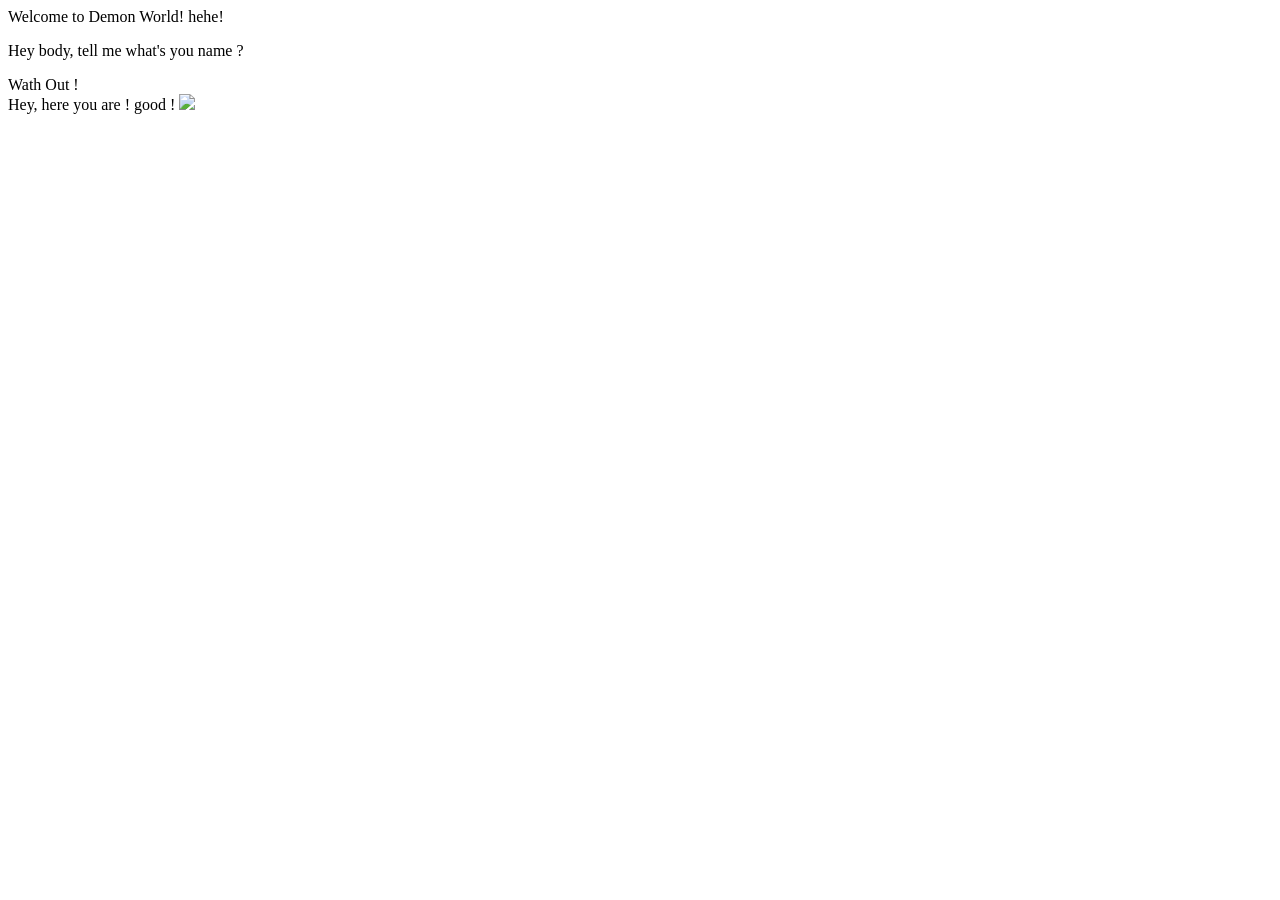
==== index.html @ 9623eb15 "Create index.html" ====
<!DOCTYPE html>
<html>
<head>
	<title>Hello Demon !</title>
</head>
<body>
<div style="align:center;">
Welcome to Demon World! hehe!
<p>Hey body, tell me what's you name ?</p>
<div>Wath Out !</div>
Hey, here you are !
good !
	<img src="https://ss0.bdstatic.com/5aV1bjqh_Q23odCf/static/superman/img/logo/bd_logo1_31bdc765.png" />
</div>
</body>
</html>
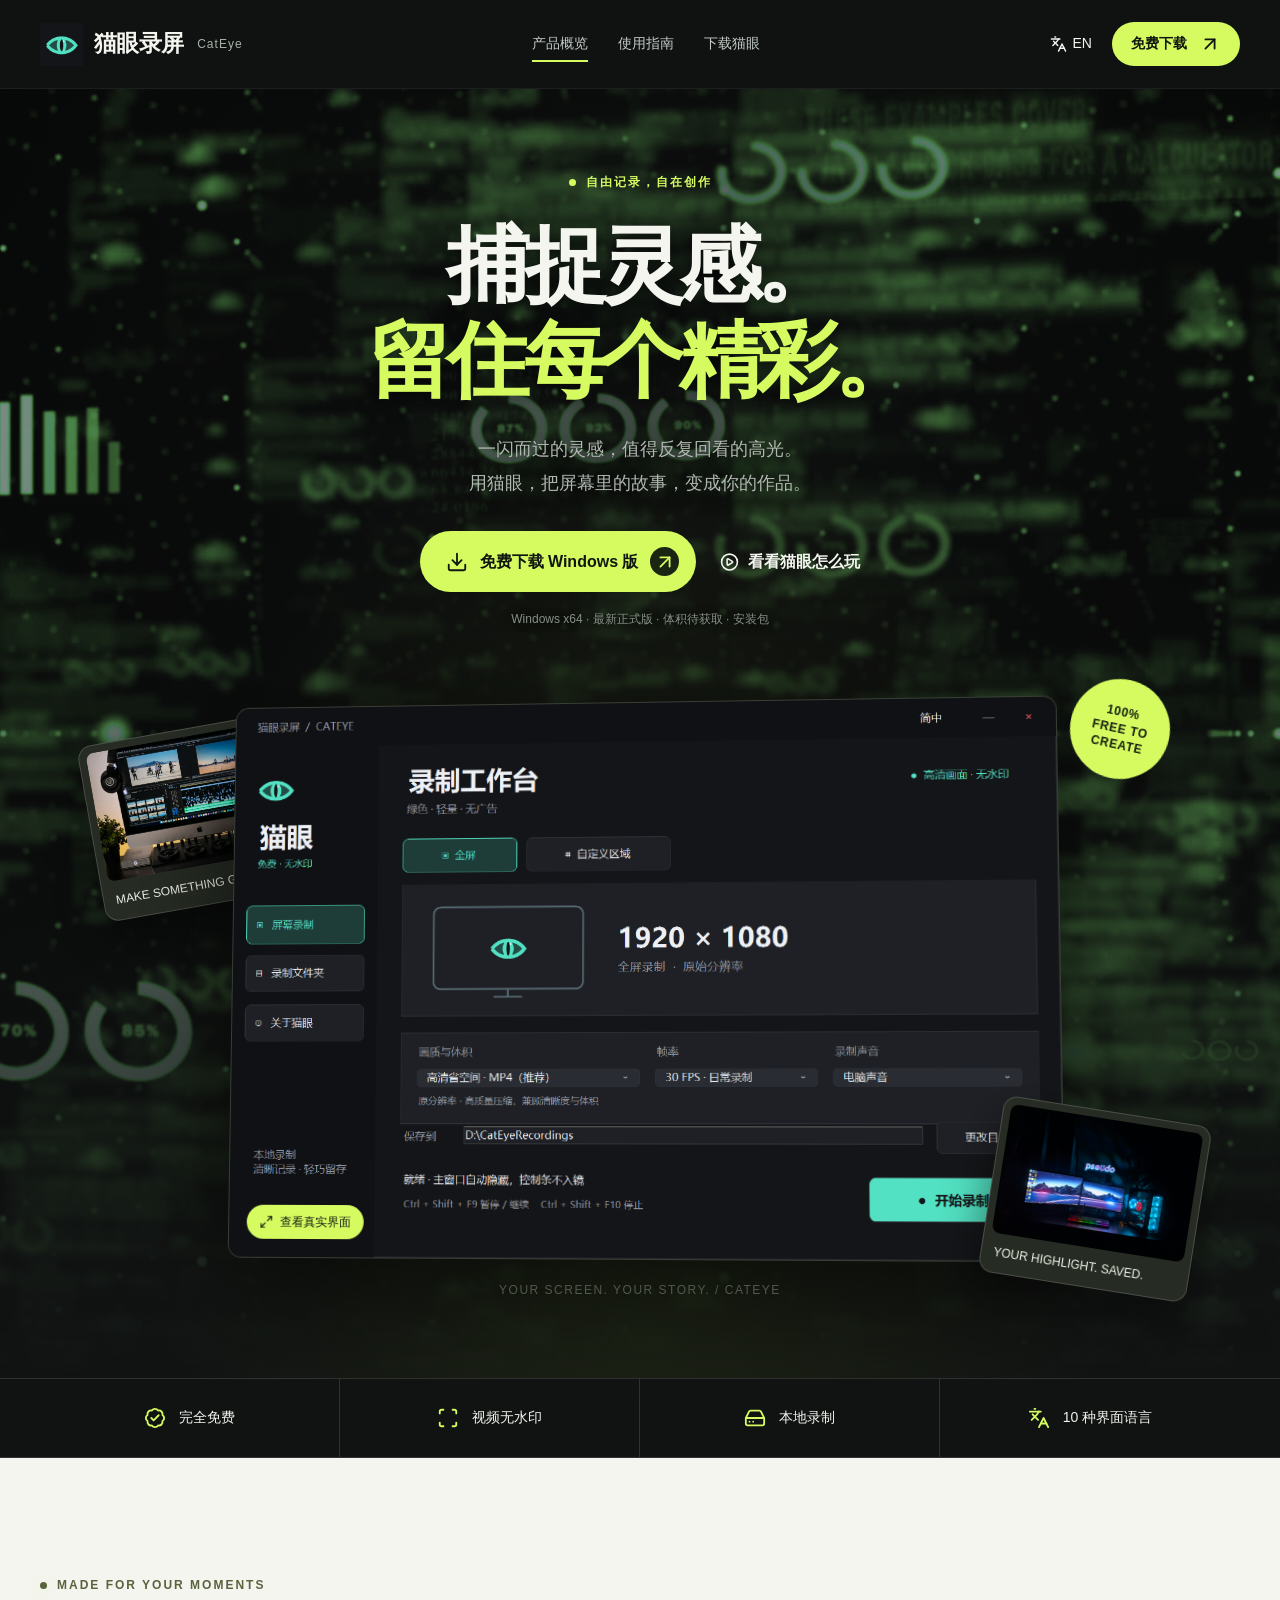
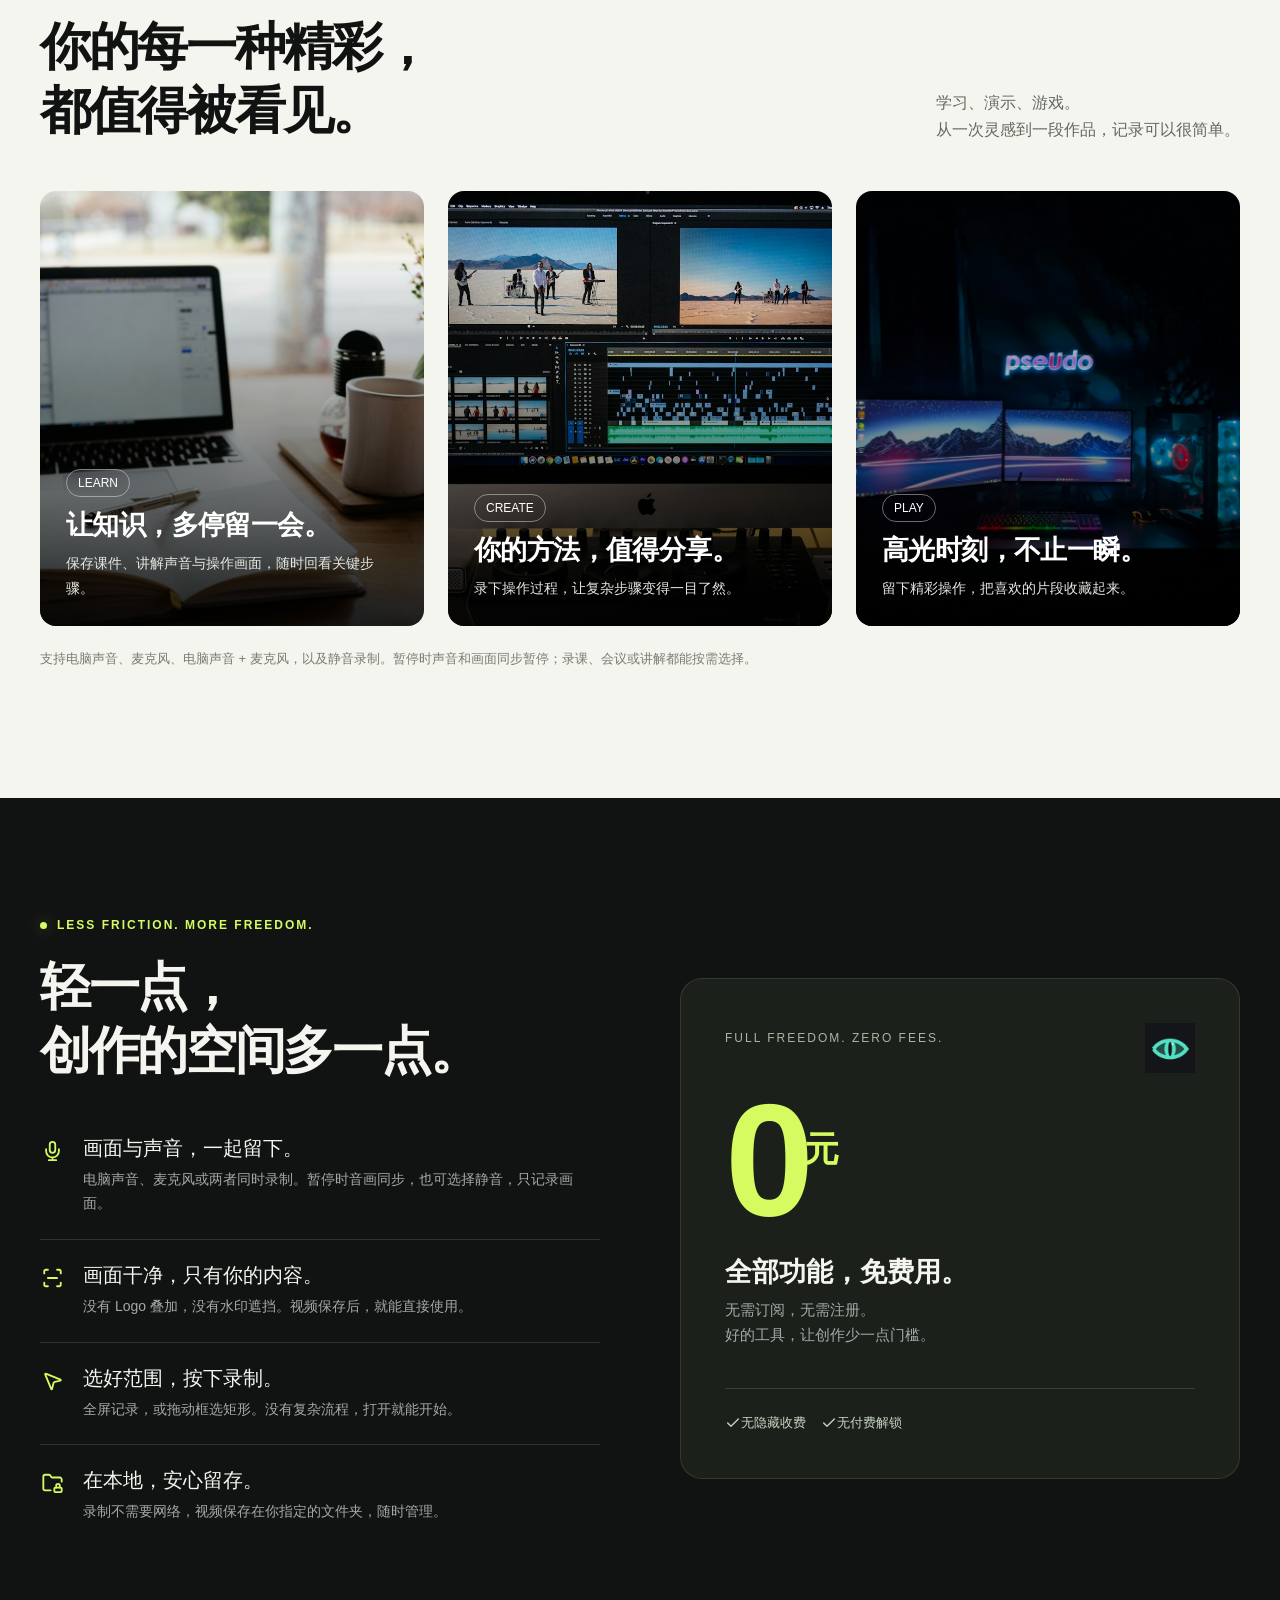
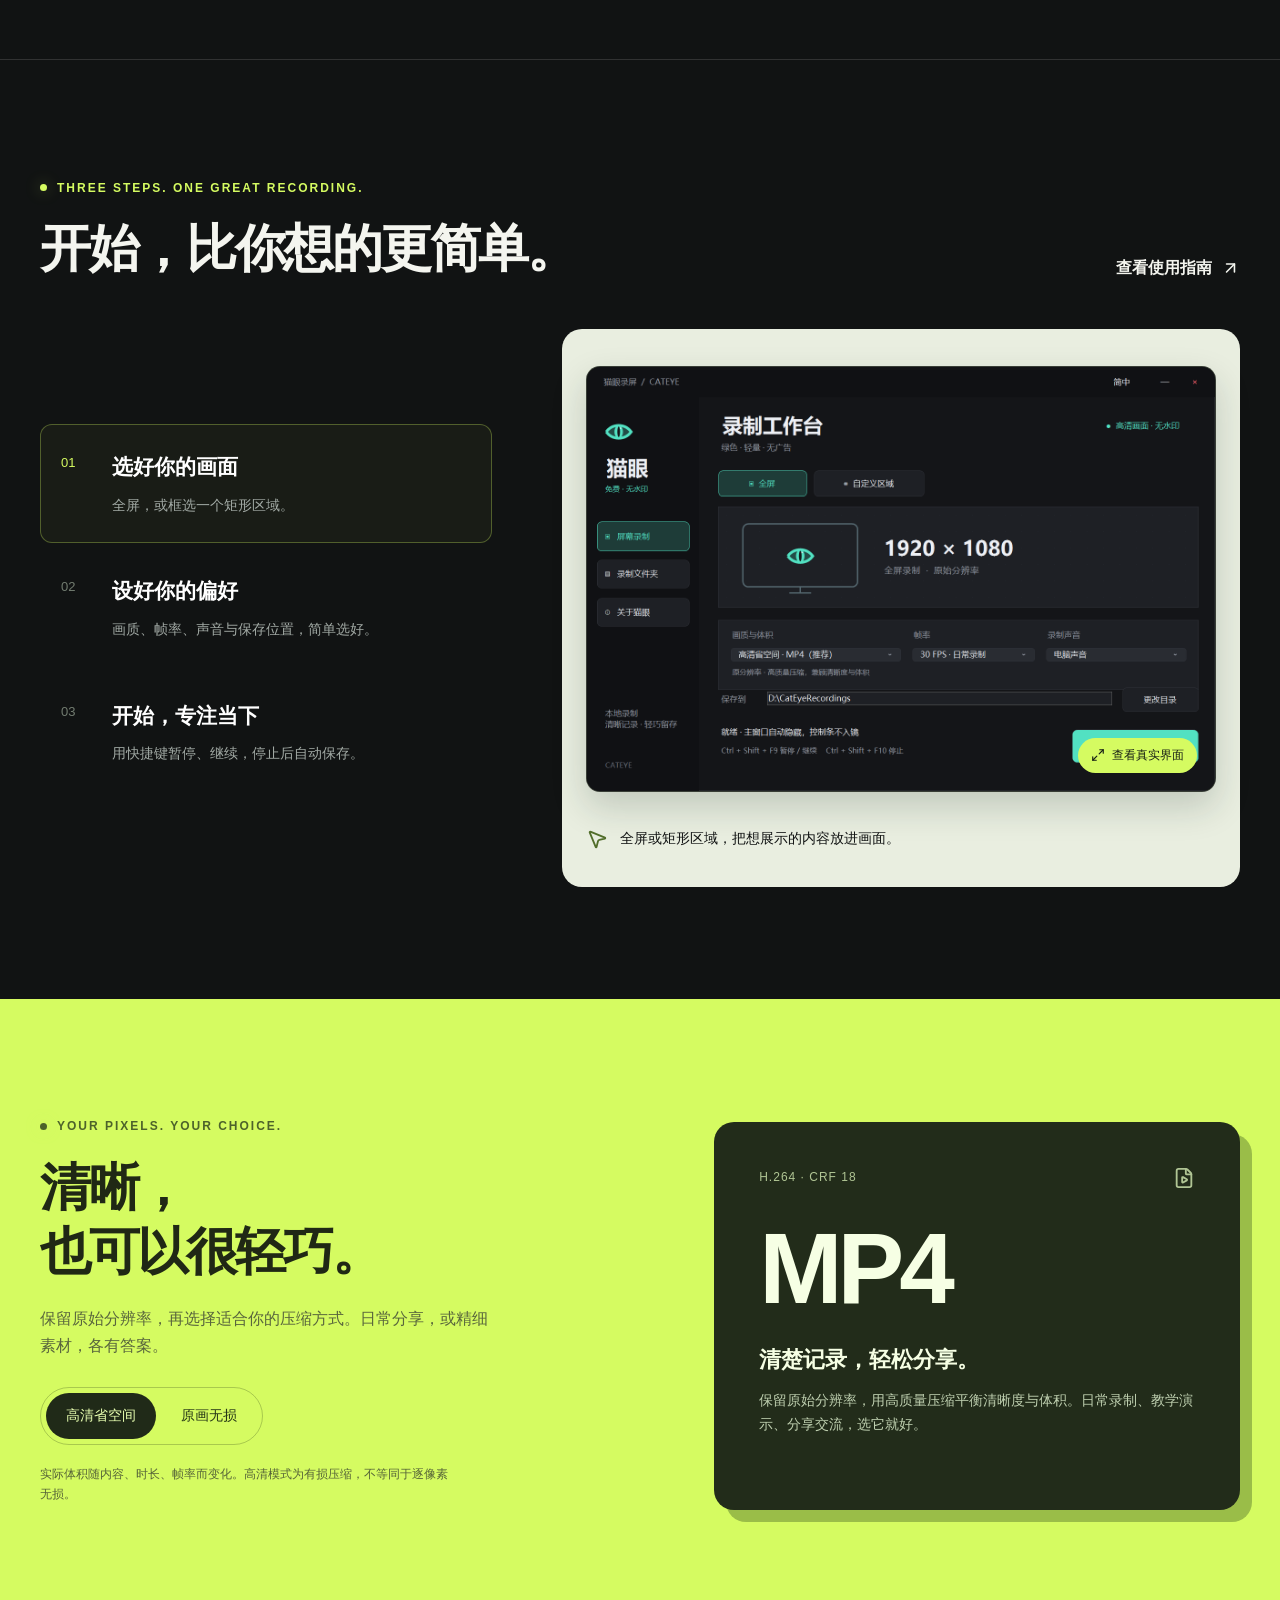
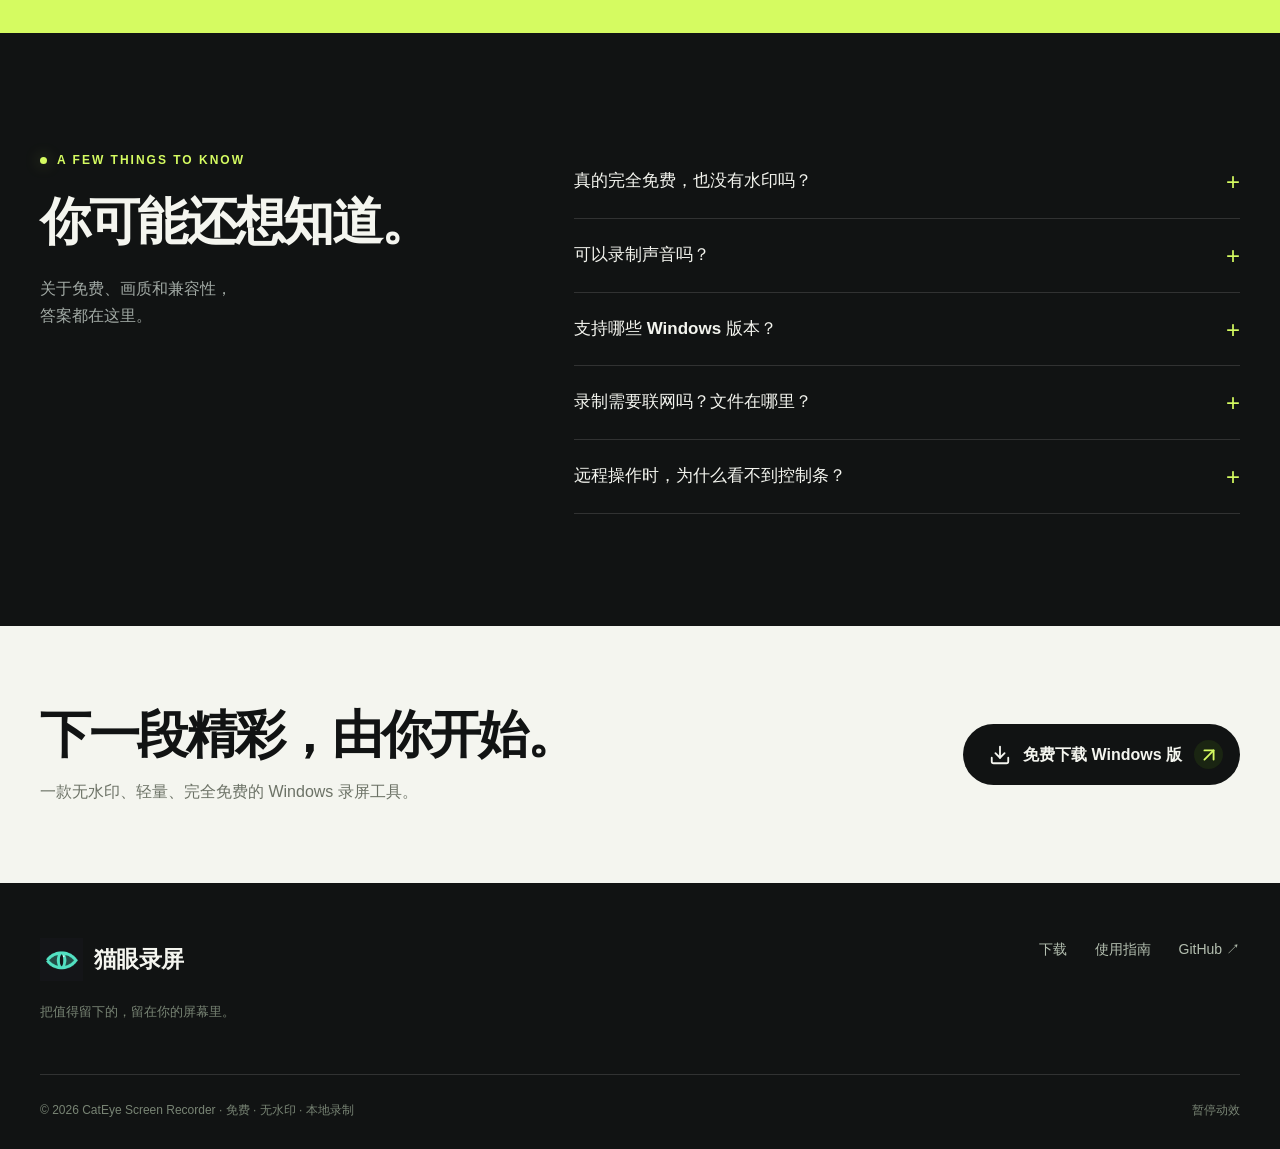
==== commit df0b173e: "MVP 1.0" ====
--- a/index.html
+++ b/index.html
@@ -1,16 +1,447 @@
-<!DOCTYPE html>
-<html>
-<head>
-	<title>Hello Demon !</title>
-</head>
-<body>
-<div style="align:center;">
-Welcome to Demon World! hehe!
-<p>Hey body, tell me what's you name ?</p>
-<div>Wath Out !</div>
-Hey, here you are !
-good !
-	<img src="https://ss0.bdstatic.com/5aV1bjqh_Q23odCf/static/superman/img/logo/bd_logo1_31bdc765.png" />
+<!DOCTYPE html>
+<html lang="zh-CN">
+<head>
+  <meta charset="UTF-8">
+  <meta name="viewport" content="width=device-width, initial-scale=1">
+  <meta name="theme-color" content="#111313">
+  <title>猫眼录屏 CatEye — 捕捉灵感，留住每个精彩</title>
+  <meta name="description" content="猫眼录屏 CatEye：无水印、轻量、完全免费的 Windows 录屏工具。全屏与自定义区域录制，MP4 与无损 MKV，电脑声音与麦克风录制，音画同步暂停，本地保存，安装即用。">
+  <link rel="icon" type="image/png" href="assets/images/cateye-logo.png">
+  <link rel="alternate" hreflang="zh-CN" href="index.html">
+  <link rel="alternate" hreflang="en" href="index-en.html">
+  <link rel="stylesheet" href="assets/vendor/bootstrap.min.css">
+  <link rel="stylesheet" href="assets/css/main.css">
+  <script src="assets/js/downloads.js" defer></script>
+  <script src="assets/js/main.js" defer></script>
+</head>
+<body>
+<a class="skip" href="#main">跳至正文</a>
+    <header class="site-header">
+      <div class="container nav-row">
+        <a class="brand" href="index.html" aria-label="猫眼录屏 首页"><img src="assets/images/cateye-logo.png" width="43" height="43" alt=""><span>猫眼录屏</span><small>CatEye</small></a>
+        <nav class="desktop-nav" aria-label="主导航"><a href="index.html" aria-current=page>产品概览</a><a href="guide.html" >使用指南</a><a href="download.html" >下载猫眼</a></nav>
+        <div class="nav-actions">
+          <a class="lang-link" href="index-en.html" data-language aria-label="Switch to English"><svg
+  class="icon" aria-hidden="true"
+  xmlns="http://www.w3.org/2000/svg"
+  width="24"
+  height="24"
+  viewBox="0 0 24 24"
+  fill="none"
+  stroke="currentColor"
+  stroke-width="2"
+  stroke-linecap="round"
+  stroke-linejoin="round"
+>
+  <path d="m5 8 6 6" />
+  <path d="m4 14 6-6 2-3" />
+  <path d="M2 5h12" />
+  <path d="M7 2h1" />
+  <path d="m22 22-5-10-5 10" />
+  <path d="M14 18h6" />
+</svg>EN</a>
+          <a class="pill pill-primary pill-small nav-download" href="https://github.com/greatworks/CatEyeScreenRecorder/releases/latest" data-download>免费下载<svg
+  class="icon" aria-hidden="true"
+  xmlns="http://www.w3.org/2000/svg"
+  width="24"
+  height="24"
+  viewBox="0 0 24 24"
+  fill="none"
+  stroke="currentColor"
+  stroke-width="2"
+  stroke-linecap="round"
+  stroke-linejoin="round"
+>
+  <path d="M7 7h10v10" />
+  <path d="M7 17 17 7" />
+</svg></a>
+          <button type="button" class="menu-toggle" aria-label="打开菜单" aria-controls="mobile-nav" aria-expanded="false"><svg
+  class="icon" aria-hidden="true"
+  xmlns="http://www.w3.org/2000/svg"
+  width="24"
+  height="24"
+  viewBox="0 0 24 24"
+  fill="none"
+  stroke="currentColor"
+  stroke-width="2"
+  stroke-linecap="round"
+  stroke-linejoin="round"
+>
+  <path d="M4 5h16" />
+  <path d="M4 12h16" />
+  <path d="M4 19h16" />
+</svg></button>
+        </div>
+      </div>
+      <nav id="mobile-nav" class="mobile-nav" aria-label="移动导航" hidden><a href="index.html">产品概览</a><a href="guide.html">使用指南</a><a href="download.html">下载猫眼</a></nav>
+      <div class="scroll-meter" aria-hidden="true"></div>
+    </header>
+<main id="main"><section class="hero"><div class="hero-backdrop" aria-hidden="true">
+  <video class="hero-video" data-hero-video autoplay muted loop playsinline preload="none" tabindex="-1" poster="assets/videos/hero-digital-flow-poster.jpg" data-desktop-src="assets/videos/hero-digital-flow-1080p.mp4" data-mobile-src="assets/videos/hero-digital-flow-720p.mp4"></video>
 </div>
-</body>
-</html>
+<button type="button" class="hero-motion" data-hero-motion aria-pressed="false">
+  <svg data-video-icon="pause" aria-hidden="true" viewBox="0 0 24 24" fill="none" stroke="currentColor" stroke-width="2"><path d="M8 5v14M16 5v14"/></svg>
+  <svg data-video-icon="play" aria-hidden="true" viewBox="0 0 24 24" fill="none" stroke="currentColor" stroke-width="2" hidden><path d="m8 5 11 7-11 7Z"/></svg>
+  <span>暂停背景</span>
+</button><div class="container">
+      <div class="hero-copy">
+        <span class="eyebrow"><i></i>自由记录，自在创作</span>
+        <h1>捕捉灵感。<br><em>留住每个精彩。</em></h1>
+        <p class="hero-lead">一闪而过的灵感，值得反复回看的高光。<br>用猫眼，把屏幕里的故事，变成你的作品。</p>
+        <div class="hero-actions"><a class="pill pill-primary" href="https://github.com/greatworks/CatEyeScreenRecorder/releases/latest" data-download><svg
+  class="icon" aria-hidden="true"
+  xmlns="http://www.w3.org/2000/svg"
+  width="24"
+  height="24"
+  viewBox="0 0 24 24"
+  fill="none"
+  stroke="currentColor"
+  stroke-width="2"
+  stroke-linecap="round"
+  stroke-linejoin="round"
+>
+  <path d="M12 15V3" />
+  <path d="M21 15v4a2 2 0 0 1-2 2H5a2 2 0 0 1-2-2v-4" />
+  <path d="m7 10 5 5 5-5" />
+</svg><span>免费下载 Windows 版</span><span class="arrow-circle"><svg
+  class="icon" aria-hidden="true"
+  xmlns="http://www.w3.org/2000/svg"
+  width="24"
+  height="24"
+  viewBox="0 0 24 24"
+  fill="none"
+  stroke="currentColor"
+  stroke-width="2"
+  stroke-linecap="round"
+  stroke-linejoin="round"
+>
+  <path d="M7 7h10v10" />
+  <path d="M7 17 17 7" />
+</svg></span></a><a class="text-link" href="#workflow"><svg
+  class="icon" aria-hidden="true"
+  xmlns="http://www.w3.org/2000/svg"
+  width="24"
+  height="24"
+  viewBox="0 0 24 24"
+  fill="none"
+  stroke="currentColor"
+  stroke-width="2"
+  stroke-linecap="round"
+  stroke-linejoin="round"
+>
+  <path d="M9 9.003a1 1 0 0 1 1.517-.859l4.997 2.997a1 1 0 0 1 0 1.718l-4.997 2.997A1 1 0 0 1 9 14.996z" />
+  <circle cx="12" cy="12" r="10" />
+</svg>看看猫眼怎么玩</a></div>
+        <p class="hero-note" aria-live="polite">Windows x64 · <span data-release-version>最新正式版</span> · <span data-release-size>正在获取体积…</span> · <span data-release-format>安装包</span></p>
+      </div>
+      <div class="hero-scene">
+        <div class="scene-card scene-left" aria-hidden="true"><img src="assets/images/creator-workspace.jpg" width="1200" height="800" alt=""><span>MAKE SOMETHING GREAT.</span></div>
+        <button type="button" class="app-visual hero-app" data-image="assets/images/app-zh.png" data-tilt aria-label="放大猫眼真实软件界面">
+      <img src="assets/images/app-zh.png" width="1380" height="930" alt="猫眼录屏实际 Windows 界面：录制区域、画质、帧率、录制声音与开始录制" fetchpriority="high">
+      <span class="zoom-label"><svg
+  class="icon" aria-hidden="true"
+  xmlns="http://www.w3.org/2000/svg"
+  width="24"
+  height="24"
+  viewBox="0 0 24 24"
+  fill="none"
+  stroke="currentColor"
+  stroke-width="2"
+  stroke-linecap="round"
+  stroke-linejoin="round"
+>
+  <path d="M15 3h6v6" />
+  <path d="m21 3-7 7" />
+  <path d="m3 21 7-7" />
+  <path d="M9 21H3v-6" />
+</svg>查看真实界面</span>
+    </button>
+        <div class="scene-card scene-right" aria-hidden="true"><img src="assets/images/gaming-workspace.jpg" width="1200" height="900" alt=""><span>YOUR HIGHLIGHT. SAVED.</span></div>
+        <div class="orbit-label" aria-hidden="true">100%<br>FREE TO<br>CREATE</div>
+        <p class="scene-caption">YOUR SCREEN. YOUR STORY. / CATEYE</p>
+      </div>
+    </div></section>
+    <div class="trust-strip"><div class="container trust-grid">
+      <div class="trust-item"><svg
+  class="icon" aria-hidden="true"
+  xmlns="http://www.w3.org/2000/svg"
+  width="24"
+  height="24"
+  viewBox="0 0 24 24"
+  fill="none"
+  stroke="currentColor"
+  stroke-width="2"
+  stroke-linecap="round"
+  stroke-linejoin="round"
+>
+  <path d="M3.85 8.62a4 4 0 0 1 4.78-4.77 4 4 0 0 1 6.74 0 4 4 0 0 1 4.78 4.78 4 4 0 0 1 0 6.74 4 4 0 0 1-4.77 4.78 4 4 0 0 1-6.75 0 4 4 0 0 1-4.78-4.77 4 4 0 0 1 0-6.76Z" />
+  <path d="m16 9-5.5 5.5L8 12" />
+</svg><span>完全免费</span></div><div class="trust-item"><svg
+  class="icon" aria-hidden="true"
+  xmlns="http://www.w3.org/2000/svg"
+  width="24"
+  height="24"
+  viewBox="0 0 24 24"
+  fill="none"
+  stroke="currentColor"
+  stroke-width="2"
+  stroke-linecap="round"
+  stroke-linejoin="round"
+>
+  <path d="M3 7V5a2 2 0 0 1 2-2h2" />
+  <path d="M17 3h2a2 2 0 0 1 2 2v2" />
+  <path d="M21 17v2a2 2 0 0 1-2 2h-2" />
+  <path d="M7 21H5a2 2 0 0 1-2-2v-2" />
+</svg><span>视频无水印</span></div><div class="trust-item"><svg
+  class="icon" aria-hidden="true"
+  xmlns="http://www.w3.org/2000/svg"
+  width="24"
+  height="24"
+  viewBox="0 0 24 24"
+  fill="none"
+  stroke="currentColor"
+  stroke-width="2"
+  stroke-linecap="round"
+  stroke-linejoin="round"
+>
+  <path d="M10 16h.01" />
+  <path d="M2.212 11.577a2 2 0 0 0-.212.896V18a2 2 0 0 0 2 2h16a2 2 0 0 0 2-2v-5.527a2 2 0 0 0-.212-.896L18.55 5.11A2 2 0 0 0 16.76 4H7.24a2 2 0 0 0-1.79 1.11z" />
+  <path d="M21.946 12.013H2.054" />
+  <path d="M6 16h.01" />
+</svg><span>本地录制</span></div><div class="trust-item"><svg
+  class="icon" aria-hidden="true"
+  xmlns="http://www.w3.org/2000/svg"
+  width="24"
+  height="24"
+  viewBox="0 0 24 24"
+  fill="none"
+  stroke="currentColor"
+  stroke-width="2"
+  stroke-linecap="round"
+  stroke-linejoin="round"
+>
+  <path d="m5 8 6 6" />
+  <path d="m4 14 6-6 2-3" />
+  <path d="M2 5h12" />
+  <path d="M7 2h1" />
+  <path d="m22 22-5-10-5 10" />
+  <path d="M14 18h6" />
+</svg><span>10 种界面语言</span></div>
+    </div></div>
+    <section class="light-section section-pad" id="moments"><div class="container">
+      <div class="section-head reveal"><div><span class="eyebrow"><i></i>MADE FOR YOUR MOMENTS</span><h2 class="section-title">你的每一种精彩，<br>都值得被看见。</h2></div><p class="section-lead">学习、演示、游戏。<br>从一次灵感到一段作品，记录可以很简单。</p></div>
+      <div class="row g-4">
+        <div class="col-md-4 reveal"><a class="use-case" href="guide.html#first-recording"><img src="assets/images/study-workspace.jpg" width="1200" height="900" loading="lazy" alt="自然光下的笔记本电脑与学习笔记"><div class="use-case-copy"><span class="tag">LEARN</span><h3>让知识，多停留一会。</h3><p>保存课件、讲解声音与操作画面，随时回看关键步骤。</p></div></a></div><div class="col-md-4 reveal"><a class="use-case" href="guide.html#first-recording"><img src="assets/images/creator-workspace.jpg" width="1200" height="900" loading="lazy" alt="真实的视频剪辑工作台"><div class="use-case-copy"><span class="tag">CREATE</span><h3>你的方法，值得分享。</h3><p>录下操作过程，让复杂步骤变得一目了然。</p></div></a></div><div class="col-md-4 reveal"><a class="use-case" href="guide.html#first-recording"><img src="assets/images/gaming-workspace.jpg" width="1200" height="900" loading="lazy" alt="深蓝灯光下的双屏游戏电脑"><div class="use-case-copy"><span class="tag">PLAY</span><h3>高光时刻，不止一瞬。</h3><p>留下精彩操作，把喜欢的片段收藏起来。</p></div></a></div>
+      </div><p class="scenario-note">支持电脑声音、麦克风、电脑声音 + 麦克风，以及静音录制。暂停时声音和画面同步暂停；录课、会议或讲解都能按需选择。</p>
+    </div></section>
+    <section class="section-pad" id="features"><div class="container feature-intro">
+      <div class="reveal"><span class="eyebrow"><i></i>LESS FRICTION. MORE FREEDOM.</span><h2 class="section-title">轻一点，<br>创作的空间多一点。</h2>
+        <div class="feature-list">
+          <div class="feature-row"><svg class="icon" aria-hidden="true" viewBox="0 0 24 24" fill="none" stroke="currentColor" stroke-width="2" stroke-linecap="round" stroke-linejoin="round"><rect x="9" y="2" width="6" height="12" rx="3"/><path d="M5 10v2a7 7 0 0 0 14 0v-2M12 19v3M8 22h8"/></svg><div><h3>画面与声音，一起留下。</h3><p>电脑声音、麦克风或两者同时录制。暂停时音画同步，也可选择静音，只记录画面。</p></div></div>
+          <div class="feature-row"><svg
+  class="icon" aria-hidden="true"
+  xmlns="http://www.w3.org/2000/svg"
+  width="24"
+  height="24"
+  viewBox="0 0 24 24"
+  fill="none"
+  stroke="currentColor"
+  stroke-width="2"
+  stroke-linecap="round"
+  stroke-linejoin="round"
+>
+  <path d="M3 7V5a2 2 0 0 1 2-2h2" />
+  <path d="M17 3h2a2 2 0 0 1 2 2v2" />
+  <path d="M21 17v2a2 2 0 0 1-2 2h-2" />
+  <path d="M7 21H5a2 2 0 0 1-2-2v-2" />
+  <path d="M7 12h10" />
+</svg><div><h3>画面干净，只有你的内容。</h3><p>没有 Logo 叠加，没有水印遮挡。视频保存后，就能直接使用。</p></div></div><div class="feature-row"><svg
+  class="icon" aria-hidden="true"
+  xmlns="http://www.w3.org/2000/svg"
+  width="24"
+  height="24"
+  viewBox="0 0 24 24"
+  fill="none"
+  stroke="currentColor"
+  stroke-width="2"
+  stroke-linecap="round"
+  stroke-linejoin="round"
+>
+  <path d="M4.037 4.688a.495.495 0 0 1 .651-.651l16 6.5a.5.5 0 0 1-.063.947l-6.124 1.58a2 2 0 0 0-1.438 1.435l-1.579 6.126a.5.5 0 0 1-.947.063z" />
+</svg><div><h3>选好范围，按下录制。</h3><p>全屏记录，或拖动框选矩形。没有复杂流程，打开就能开始。</p></div></div><div class="feature-row"><svg
+  class="icon" aria-hidden="true"
+  xmlns="http://www.w3.org/2000/svg"
+  width="24"
+  height="24"
+  viewBox="0 0 24 24"
+  fill="none"
+  stroke="currentColor"
+  stroke-width="2"
+  stroke-linecap="round"
+  stroke-linejoin="round"
+>
+  <rect width="8" height="5" x="14" y="17" rx="1" />
+  <path d="M10 20H4a2 2 0 0 1-2-2V5a2 2 0 0 1 2-2h3.9a2 2 0 0 1 1.69.9l.81 1.2a2 2 0 0 0 1.67.9H20a2 2 0 0 1 2 2v2.5" />
+  <path d="M20 17v-2a2 2 0 1 0-4 0v2" />
+</svg><div><h3>在本地，安心留存。</h3><p>录制不需要网络，视频保存在你指定的文件夹，随时管理。</p></div></div>
+        </div>
+      </div>
+      <div class="spotlight-card free-card reveal"><img class="mini-logo" src="assets/images/cateye-logo.png" width="50" height="50" alt=""><span class="overline">FULL FREEDOM. ZERO FEES.</span><div class="free-display">0<small>元</small></div><h3>全部功能，免费用。</h3><p>无需订阅，无需注册。<br>好的工具，让创作少一点门槛。</p><div class="free-card-footer"><span><svg
+  class="icon" aria-hidden="true"
+  xmlns="http://www.w3.org/2000/svg"
+  width="24"
+  height="24"
+  viewBox="0 0 24 24"
+  fill="none"
+  stroke="currentColor"
+  stroke-width="2"
+  stroke-linecap="round"
+  stroke-linejoin="round"
+>
+  <path d="M20 6 9 17l-5-5" />
+</svg>无隐藏收费</span><span><svg
+  class="icon" aria-hidden="true"
+  xmlns="http://www.w3.org/2000/svg"
+  width="24"
+  height="24"
+  viewBox="0 0 24 24"
+  fill="none"
+  stroke="currentColor"
+  stroke-width="2"
+  stroke-linecap="round"
+  stroke-linejoin="round"
+>
+  <path d="M20 6 9 17l-5-5" />
+</svg>无付费解锁</span></div></div>
+    </div></section>
+    <section class="section-pad workflow" id="workflow"><div class="container">
+      <div class="section-head reveal"><div><span class="eyebrow"><i></i>THREE STEPS. ONE GREAT RECORDING.</span><h2 class="section-title">开始，比你想的更简单。</h2></div><a class="text-link" href="guide.html">查看使用指南<svg
+  class="icon" aria-hidden="true"
+  xmlns="http://www.w3.org/2000/svg"
+  width="24"
+  height="24"
+  viewBox="0 0 24 24"
+  fill="none"
+  stroke="currentColor"
+  stroke-width="2"
+  stroke-linecap="round"
+  stroke-linejoin="round"
+>
+  <path d="M7 7h10v10" />
+  <path d="M7 17 17 7" />
+</svg></a></div>
+      <div class="workflow-layout">
+        <div class="steps reveal" role="group" aria-label="录制步骤">
+          <button class="step-button" type="button" data-step="0" aria-pressed="true"><span class="step-number">01</span><span><strong>选好你的画面</strong><span>全屏，或框选一个矩形区域。</span></span></button><button class="step-button" type="button" data-step="1" aria-pressed="false"><span class="step-number">02</span><span><strong>设好你的偏好</strong><span>画质、帧率、声音与保存位置，简单选好。</span></span></button><button class="step-button" type="button" data-step="2" aria-pressed="false"><span class="step-number">03</span><span><strong>开始，专注当下</strong><span>用快捷键暂停、继续，停止后自动保存。</span></span></button>
+        </div><div class="workflow-visual reveal"><button type="button" class="app-visual " data-image="assets/images/app-zh.png"  aria-label="放大猫眼真实软件界面">
+      <img src="assets/images/app-zh.png" width="1380" height="930" alt="猫眼录屏实际 Windows 界面：录制区域、画质、帧率、录制声音与开始录制" loading="lazy">
+      <span class="zoom-label"><svg
+  class="icon" aria-hidden="true"
+  xmlns="http://www.w3.org/2000/svg"
+  width="24"
+  height="24"
+  viewBox="0 0 24 24"
+  fill="none"
+  stroke="currentColor"
+  stroke-width="2"
+  stroke-linecap="round"
+  stroke-linejoin="round"
+>
+  <path d="M15 3h6v6" />
+  <path d="m21 3-7 7" />
+  <path d="m3 21 7-7" />
+  <path d="M9 21H3v-6" />
+</svg>查看真实界面</span>
+    </button><div class="workflow-caption"><svg
+  class="icon" aria-hidden="true"
+  xmlns="http://www.w3.org/2000/svg"
+  width="24"
+  height="24"
+  viewBox="0 0 24 24"
+  fill="none"
+  stroke="currentColor"
+  stroke-width="2"
+  stroke-linecap="round"
+  stroke-linejoin="round"
+>
+  <path d="M4.037 4.688a.495.495 0 0 1 .651-.651l16 6.5a.5.5 0 0 1-.063.947l-6.124 1.58a2 2 0 0 0-1.438 1.435l-1.579 6.126a.5.5 0 0 1-.947.063z" />
+</svg><span id="step-caption" aria-live="polite">全屏或矩形区域，把想展示的内容放进画面。</span></div></div>
+      </div>
+    </div></section>
+    <section class="quality-section section-pad" id="quality"><div class="container quality-layout">
+      <div class="reveal"><span class="eyebrow"><i></i>YOUR PIXELS. YOUR CHOICE.</span><h2 class="section-title">清晰，<br>也可以很轻巧。</h2><p class="section-lead">保留原始分辨率，再选择适合你的压缩方式。日常分享，或精细素材，各有答案。</p>
+        <div class="quality-switch" role="group" aria-label="选择画质模式"><button type="button" data-quality="mp4" aria-pressed="true">高清省空间</button><button type="button" data-quality="mkv" aria-pressed="false">原画无损</button></div>
+        <p class="quality-small">实际体积随内容、时长、帧率而变化。高清模式为有损压缩，不等同于逐像素无损。</p>
+      </div><div class="format-card reveal" aria-live="polite"><div class="format-meta"><span id="quality-codec">H.264 · CRF 18</span><svg
+  class="icon" aria-hidden="true"
+  xmlns="http://www.w3.org/2000/svg"
+  width="24"
+  height="24"
+  viewBox="0 0 24 24"
+  fill="none"
+  stroke="currentColor"
+  stroke-width="2"
+  stroke-linecap="round"
+  stroke-linejoin="round"
+>
+  <path d="M6 22a2 2 0 0 1-2-2V4a2 2 0 0 1 2-2h8a2.4 2.4 0 0 1 1.704.706l3.588 3.588A2.4 2.4 0 0 1 20 8v12a2 2 0 0 1-2 2z" />
+  <path d="M14 2v5a1 1 0 0 0 1 1h5" />
+  <path d="M15.033 13.44a.647.647 0 0 1 0 1.12l-4.065 2.352a.645.645 0 0 1-.968-.56v-4.704a.645.645 0 0 1 .967-.56z" />
+</svg></div><div class="format-name" id="quality-name">MP4</div><h3 id="quality-title">清楚记录，轻松分享。</h3><p id="quality-text">保留原始分辨率，用高质量压缩平衡清晰度与体积。日常录制、教学演示、分享交流，选它就好。</p></div>
+    </div></section>
+    <section class="section-pad" id="faq"><div class="container faq-layout"><div class="reveal"><span class="eyebrow"><i></i>A FEW THINGS TO KNOW</span><h2 class="section-title">你可能还想知道。</h2><p class="section-lead">关于免费、画质和兼容性，<br>答案都在这里。</p></div><div class="reveal"><div class="faq-list"><details><summary>真的完全免费，也没有水印吗？</summary><p>是的，所有功能免费使用，录制的视频不会添加水印。无需注册账号，也没有订阅门槛。</p></details><details><summary>可以录制声音吗？</summary><p>支持电脑声音、麦克风、电脑声音 + 麦克风，以及静音录制。暂停时声音和画面同步暂停；录课、会议或讲解都能按需选择。</p></details><details><summary>支持哪些 Windows 版本？</summary><p>兼容目标为 Windows 7 SP1 / 8 / 8.1 / 10 / 11 的 64 位系统，需要 .NET Framework 4.5.2 或更高版本。已完成 Windows 10 x64 回归，其他目标系统仍需对应设备验证。</p></details><details><summary>录制需要联网吗？文件在哪里？</summary><p>录制无需联网，视频直接保存在你选择的本地文件夹。检查更新和下载新版才需要网络。</p></details><details><summary>远程操作时，为什么看不到控制条？</summary><p>部分远程软件会一起隐藏被排除在捕获之外的悬浮条。可使用 Ctrl + Shift + F9 暂停或继续，Ctrl + Shift + F10 停止并保存。</p></details></div></div></div></section>
+    <section class="final-cta"><div class="container cta-row reveal"><div><h2>下一段精彩，由你开始。</h2><p>一款无水印、轻量、完全免费的 Windows 录屏工具。</p></div><a class="pill pill-dark" href="https://github.com/greatworks/CatEyeScreenRecorder/releases/latest" data-download><svg
+  class="icon" aria-hidden="true"
+  xmlns="http://www.w3.org/2000/svg"
+  width="24"
+  height="24"
+  viewBox="0 0 24 24"
+  fill="none"
+  stroke="currentColor"
+  stroke-width="2"
+  stroke-linecap="round"
+  stroke-linejoin="round"
+>
+  <path d="M12 15V3" />
+  <path d="M21 15v4a2 2 0 0 1-2 2H5a2 2 0 0 1-2-2v-4" />
+  <path d="m7 10 5 5 5-5" />
+</svg><span>免费下载 Windows 版</span><span class="arrow-circle"><svg
+  class="icon" aria-hidden="true"
+  xmlns="http://www.w3.org/2000/svg"
+  width="24"
+  height="24"
+  viewBox="0 0 24 24"
+  fill="none"
+  stroke="currentColor"
+  stroke-width="2"
+  stroke-linecap="round"
+  stroke-linejoin="round"
+>
+  <path d="M7 7h10v10" />
+  <path d="M7 17 17 7" />
+</svg></span></a></div></section></main>
+<footer class="site-footer"><div class="container">
+      <div class="footer-top">
+        <div><a class="brand" href="index.html"><img src="assets/images/cateye-logo.png" width="43" height="43" alt="">猫眼录屏</a><p>把值得留下的，留在你的屏幕里。</p></div>
+        <nav class="footer-links" aria-label="页脚导航"><a href="https://github.com/greatworks/CatEyeScreenRecorder/releases/latest" data-download>下载</a><a href="guide.html">使用指南</a><a href="https://github.com/greatworks/CatEyeScreenRecorder" target="_blank" rel="noopener noreferrer">GitHub ↗</a></nav>
+      </div>
+      <div class="footer-bottom"><span>© 2026 CatEye Screen Recorder · 免费 · 无水印 · 本地录制</span><button class="motion-toggle" type="button" aria-pressed="false">暂停动效</button></div>
+    </div></footer>
+    <dialog class="image-dialog" aria-label="猫眼软件界面预览"><button type="button" class="dialog-close" aria-label="关闭预览"><svg
+  class="icon" aria-hidden="true"
+  xmlns="http://www.w3.org/2000/svg"
+  width="24"
+  height="24"
+  viewBox="0 0 24 24"
+  fill="none"
+  stroke="currentColor"
+  stroke-width="2"
+  stroke-linecap="round"
+  stroke-linejoin="round"
+>
+  <path d="M18 6 6 18" />
+  <path d="m6 6 12 12" />
+</svg></button><img id="large-image" alt="猫眼软件实际界面放大图"><p>实际软件控件导出 · Windows 界面</p></dialog>
+    <div class="toast" role="status" aria-live="polite"></div>
+</body>
+</html>
--- a/assets/css/main.css
+++ b/assets/css/main.css
@@ -0,0 +1,331 @@
+/* CatEye — original static website. Edit this file directly; no build step. */
+:root {
+  --ink: #111313; --paper: #f4f5ef; --lime: #d5fb61; --mint: #74e3c0;
+  --muted: #a2aaa5; --line: #ffffff22; --panel: #1b1f1d;
+  --bs-body-font-family: "Segoe UI", "Microsoft YaHei", Arial, sans-serif;
+  --bs-body-bg: var(--ink); --bs-body-color: var(--paper);
+}
+* { box-sizing: border-box; }
+html { scroll-behavior: smooth; scroll-padding-top: 104px; }
+body { margin: 0; font-size: 16px; line-height: 1.7; overflow-x: clip; }
+body, button, input { font-family: var(--bs-body-font-family); }
+a { color: inherit; text-decoration: none; }
+a:hover { color: inherit; }
+button, a { -webkit-tap-highlight-color: transparent; }
+button { font: inherit; }
+button, summary, input[type=range] { cursor: pointer; }
+img { max-width: 100%; height: auto; }
+button:focus-visible, a:focus-visible, summary:focus-visible, input:focus-visible { outline: 3px solid var(--mint); outline-offset: 5px; }
+[hidden] { display: none !important; }
+::selection { color: var(--ink); background: var(--lime); }
+.container { max-width: 1264px; padding-inline: 32px; }
+.icon { width: 22px; height: 22px; flex-shrink: 0; vertical-align: middle; }
+.skip { position: fixed; top: -70px; left: 18px; z-index: 100; padding: 10px 20px; background: var(--lime); color: var(--ink); }
+.skip:focus { top: 8px; }
+.site-header { position: sticky; top: 0; z-index: 30; background: #111313e8; backdrop-filter: blur(18px); border-bottom: 1px solid #ffffff0e; }
+.nav-row { height: 88px; display: flex; align-items: center; justify-content: space-between; gap: 24px; }
+.brand { display: inline-flex; align-items: center; gap: 11px; font-size: 23px; font-weight: 750; letter-spacing: -.7px; white-space: nowrap; }
+.brand img { width: 43px; height: 43px; }
+.brand small { margin-left: 3px; color: #a8b1a9; font-size: 12px; letter-spacing: 1px; font-weight: 500; }
+.desktop-nav { display: flex; align-items: center; gap: 30px; }
+.desktop-nav a { font-size: 14px; color: #c4cbc6; position: relative; }
+.desktop-nav a:after { content: ""; position: absolute; left: 0; bottom: -6px; width: 100%; height: 2px; background: var(--lime); transform: scaleX(0); transform-origin: left; transition: transform .25s; }
+.desktop-nav a:hover:after, .desktop-nav a[aria-current]:after { transform: scaleX(1); }
+.nav-actions { display: flex; align-items: center; gap: 20px; }
+.lang-link { display: flex; align-items: center; gap: 6px; font-size: 14px; min-height: 44px; }
+.lang-link .icon { width: 17px; }
+.pill { display: inline-flex; align-items: center; justify-content: center; gap: 12px; border: 1px solid transparent; border-radius: 100px; padding: 15px 25px; min-height: 54px; font-size: 16px; font-weight: 650; transition: transform .25s, background .25s, box-shadow .25s; }
+.pill:hover { transform: translateY(-3px); }
+.pill-primary { background: var(--lime); color: #111710; box-shadow: 0 0 0 0 #d5fb6120; }
+.pill-primary:hover { color: #111710; background: #e4ff98; box-shadow: 0 10px 34px #d5fb6124; }
+.pill-dark { background: var(--ink); color: var(--paper); }
+.pill-dark:hover { background: #30392d; color: white; }
+.pill-outline { border-color: #ffffff33; background: #ffffff04; color: var(--paper); }
+.pill-outline:hover { background: #ffffff10; }
+.pill-small { min-height: 43px; padding: 9px 18px; font-size: 14px; }
+.pill .arrow-circle { display: grid; place-items: center; width: 29px; height: 29px; background: #1a2512; color: var(--lime); border-radius: 50%; margin-right: -9px; }
+.text-link { display: inline-flex; align-items: center; gap: 9px; font-weight: 600; text-underline-offset: 5px; }
+.text-link:hover { text-decoration: underline; }
+.text-link .icon { width: 19px; transition: transform .2s; }
+.text-link:hover .icon { transform: translate(3px,-3px); }
+.menu-toggle { display: none; color: white; width: 44px; height: 44px; border-radius: 50%; border: 1px solid #ffffff30; background: transparent; }
+.mobile-nav { padding: 12px 24px 25px; display: flex; flex-direction: column; gap: 5px; }
+.mobile-nav a { padding: 10px 15px; border-radius: 8px; }
+.mobile-nav a:hover { background: #ffffff0e; }
+.scroll-meter { position: absolute; left: 0; bottom: -1px; width: 100%; height: 2px; background: var(--lime); transform: scaleX(0); transform-origin: left; }
+.eyebrow { display: inline-flex; align-items: center; gap: 10px; color: var(--lime); font-size: 12px; font-weight: 600; letter-spacing: 2px; text-transform: uppercase; }
+.eyebrow i { width: 7px; height: 7px; background: currentColor; border-radius: 50%; box-shadow: 0 0 15px #d5fb6160; }
+.hero { position: relative; padding: 78px 0 0; isolation: isolate; }
+.hero:before { content: ""; position: absolute; inset: 0; z-index: -1; background: radial-gradient(ellipse at 50% 84%,#799e2220,transparent 53%); pointer-events: none; }
+.hero-backdrop { position: absolute; inset: 0; z-index: -2; overflow: hidden; pointer-events: none; background: #111313; }
+.hero-backdrop:before { content: ""; position: absolute; inset: 0; background: url("../videos/hero-digital-flow-poster.jpg") center / cover no-repeat; }
+.hero-video { display: block; width: 100%; height: 100%; object-fit: cover; object-position: center; }
+.hero-video, .hero-backdrop:before { opacity: .68; filter: sepia(1) saturate(2.3) hue-rotate(65deg); }
+.hero-backdrop:after { content: ""; position: absolute; inset: 0; background: linear-gradient(180deg,#11131324 0%,#11131333 42%,#111313a6 75%,#111313 100%), radial-gradient(ellipse at 50% 32%,#111313a6 0%,#11131333 48%,#11131308 82%); }
+.hero-motion { position: absolute; top: 18px; right: max(24px,calc((100% - 1200px) / 2)); z-index: 3; display: inline-flex; align-items: center; gap: 8px; min-height: 44px; padding: 9px 14px; color: #dce5d4; background: #111313b3; border: 1px solid #d5fb6133; border-radius: 100px; font-size: 13px; backdrop-filter: blur(8px); }
+.hero-motion:hover { color: var(--lime); border-color: #d5fb6180; }
+.hero-motion svg { width: 16px; height: 16px; }
+.hero-copy h1, .hero-lead { text-shadow: 0 2px 22px #0009; }
+.hero-note { text-shadow: 0 1px 8px #000; }
+@media(max-width:575px) { .hero-motion { top: 8px; right: 20px; font-size: 12px; padding: 8px 12px; } .hero:has(.hero-motion) { padding-top: 67px; } }
+.hero-copy { text-align: center; max-width: 960px; margin: auto; position: relative; }
+.hero h1 { font-size: clamp(48px,6.5vw,88px); letter-spacing: -.065em; font-weight: 800; line-height: 1.14; margin: 25px 0 23px; }
+.hero h1 em { color: var(--lime); font-style: normal; display: inline-block; }
+.hero-lead { font-size: 18px; color: #b1b8b1; line-height: 1.9; margin: 0 auto; max-width: 610px; }
+.hero-actions { margin-top: 31px; display: flex; flex-wrap: wrap; align-items: center; justify-content: center; gap: 24px; }
+.hero-note { margin: 17px 0 0; color: #879287; font-size: 12px; }
+.hero-scene { max-width: 1100px; margin: 68px auto 0; position: relative; padding: 0 135px 62px; perspective: 1400px; }
+.app-visual { padding: 0; border: 1px solid #7d89715a; border-radius: 14px; background: #131615; overflow: hidden; box-shadow: 0 36px 110px #0009; width: 100%; display: block; position: relative; transform: rotateX(var(--rx,3deg)) rotateY(var(--ry,-3deg)); transition: transform .35s ease-out, border-color .3s; }
+.app-visual img { display: block; width: 100%; }
+.app-visual:hover { border-color: var(--lime); }
+.zoom-label { position: absolute; bottom: 18px; right: 18px; display: flex; align-items: center; gap: 7px; font-size: 12px; padding: 7px 13px; color: #182016; background: var(--lime); border-radius: 20px; }
+.zoom-label .icon { width: 14px; height: 14px; }
+.hero-app .zoom-label { left: 18px; right: auto; }
+.scene-card { position: absolute; width: 210px; padding: 7px; background: #262b23; border: 1px solid #ffffff2a; border-radius: 14px; box-shadow: 0 18px 45px #0007; overflow: hidden; transition: transform .35s; }
+.scene-card img { width: 100%; height: 130px; object-fit: cover; border-radius: 8px; }
+.scene-card span { display: block; font-size: 12px; margin: 9px 5px 3px; color: #eef2e7; }
+.scene-left { left: 0; top: 30px; transform: rotate(-10deg); animation: drift-left 7s ease-in-out infinite; }
+.scene-right { right: -10px; bottom: 90px; transform: rotate(9deg); animation: drift-right 8s ease-in-out infinite; }
+.orbit-label { position: absolute; right: 20px; top: -19px; background: var(--lime); color: #17200f; padding: 13px 19px; border-radius: 50%; transform: rotate(12deg); width: 100px; height: 100px; display: grid; place-content: center; text-align: center; font-size: 12px; line-height: 1.4; font-weight: 700; letter-spacing: .7px; }
+.scene-caption { font-size: 12px; color: #76846e; letter-spacing: 1.5px; text-align: center; margin-top: 22px; }
+.trust-strip { border-block: 1px solid var(--line); }
+.trust-grid { display: grid; grid-template-columns: repeat(4,1fr); }
+.trust-item { display: flex; gap: 13px; align-items: center; padding: 27px 18px; font-size: 14px; border-right: 1px solid var(--line); justify-content: center; }
+.trust-item:last-child { border: 0; }
+.trust-item .icon { color: var(--lime); width: 22px; }
+.section-pad { padding: 112px 0; }
+.section-title { font-size: clamp(34px,4vw,54px); letter-spacing: -.045em; line-height: 1.25; font-weight: 750; margin: 18px 0 21px; }
+.section-lead { color: var(--muted); max-width: 460px; font-size: 16px; }
+.section-head { display: flex; align-items: flex-end; justify-content: space-between; gap: 35px; margin-bottom: 48px; }
+.section-head .section-title { margin-bottom: 0; }
+.section-head p { margin: 0; max-width: 350px; }
+.light-section { background: var(--paper); color: var(--ink); }
+.light-section .eyebrow { color: #59633d; }
+.light-section .section-lead { color: #62695f; }
+.use-case { display: block; position: relative; border-radius: 16px; overflow: hidden; height: 435px; isolation: isolate; }
+.use-case>img { width: 100%; height: 100%; object-fit: cover; transition: transform .7s cubic-bezier(.2,.65,.25,1); }
+.use-case:after { content: ""; position: absolute; inset: 0; background: linear-gradient(0deg,#000d,transparent 85%); z-index: 0; }
+.use-case:hover>img { transform: scale(1.07); }
+.use-case-copy { position: absolute; left: 26px; right: 26px; bottom: 25px; z-index: 1; color: white; }
+.use-case-copy h3 { font-size: 27px; letter-spacing: -.6px; margin: 12px 0 9px; font-weight: 700; }
+.use-case-copy p { font-size: 14px; color: #e6e8e2; line-height: 1.8; margin: 0; }
+.tag { display: inline-block; font-size: 12px; border: 1px solid #ffffff6b; border-radius: 30px; padding: 3px 11px; backdrop-filter: blur(9px); }
+.scenario-note { color: #777d71; font-size: 13px; margin-top: 22px; }
+.feature-intro { display: grid; grid-template-columns: 1fr 1fr; gap: 80px; align-items: center; }
+.feature-list { margin-top: 30px; }
+.feature-row { display: flex; align-items: flex-start; gap: 18px; padding: 23px 0; border-bottom: 1px solid var(--line); }
+.feature-row>.icon { color: var(--lime); width: 25px; margin-top: 4px; }
+.feature-row h3 { font-size: 20px; margin: 0 0 8px; }
+.feature-row p { color: var(--muted); font-size: 14px; margin: 0; }
+.feature-row:last-child { border-bottom: 0; }
+.spotlight-card { position: relative; overflow: hidden; background: #1b201b; border: 1px solid #ffffff1c; border-radius: 22px; padding: 44px; }
+.spotlight-card:before { content: ""; position: absolute; pointer-events: none; inset: 0; background: radial-gradient(450px circle at var(--mx,50%) var(--my,50%),#d5fb6116,transparent 65%); opacity: 0; transition: opacity .4s; }
+.spotlight-card:hover:before { opacity: 1; }
+.free-display { font-size: 160px; font-weight: 850; color: var(--lime); line-height: 1; letter-spacing: -10px; margin: 30px 0 16px; }
+.free-display small { font-size: 35px; letter-spacing: -2px; vertical-align: super; }
+.free-card .overline { font-size: 12px; color: #a8b5a1; letter-spacing: 2px; }
+.free-card h3 { font-size: 27px; margin-top: 15px; font-weight: 650; }
+.free-card p { font-size: 15px; color: var(--muted); max-width: 300px; }
+.free-card .mini-logo { width: 50px; float: right; }
+.free-card-footer { border-top: 1px solid var(--line); margin-top: 40px; padding-top: 23px; display: flex; gap: 15px; flex-wrap: wrap; color: #c8d5c2; font-size: 13px; }
+.free-card-footer .icon { width: 16px; }
+.workflow { border-top: 1px solid var(--line); }
+.workflow-layout { display: grid; grid-template-columns: .8fr 1.2fr; gap: 70px; align-items: center; }
+.steps { display: grid; gap: 5px; }
+.step-button { text-align: left; display: grid; grid-template-columns: 39px 1fr; gap: 12px; padding: 24px 20px; border-radius: 12px; color: white; background: transparent; border: 1px solid transparent; transition: background .3s,border-color .3s; }
+.step-button[aria-pressed=true] { background: #d5fb610a; border-color: #d5fb614d; }
+.step-number { font-size: 13px; padding-top: 3px; color: #727c70; }
+.step-button[aria-pressed=true] .step-number { color: var(--lime); }
+.step-button strong { display: block; font-size: 21px; margin-bottom: 7px; font-weight: 650; }
+.step-button span span { display: block; color: var(--muted); font-size: 14px; line-height: 1.9; }
+.workflow-visual { background: #e9eee0; border-radius: 20px; padding: 37px 24px 25px; position: relative; color: var(--ink); }
+.workflow-visual .app-visual { transform: none; box-shadow: 0 15px 35px #152b2330; }
+.workflow-caption { display: flex; gap: 12px; align-items: center; margin-top: 25px; min-height: 45px; font-size: 14px; }
+.workflow-caption .icon { color: #526e2b; }
+.quality-section { background: var(--lime); color: #202815; }
+.quality-section .eyebrow { color: #4d632a; }
+.quality-section .section-lead { color: #59663d; }
+.quality-layout { display: grid; grid-template-columns: 1fr .9fr; gap: 90px; align-items: center; }
+.quality-switch { display: inline-flex; flex-wrap: wrap; border: 1px solid #23341240; padding: 5px; border-radius: 100px; gap: 5px; margin: 12px 0 19px; }
+.quality-switch button { border: 0; border-radius: 30px; padding: 11px 20px; font-size: 14px; color: #253616; background: transparent; }
+.quality-switch button[aria-pressed=true] { background: #202a18; color: #e8ffb1; }
+.quality-small { color: #566438; font-size: 12px; max-width: 410px; }
+.format-card { background: #222c1a; color: #f6ffe4; padding: 45px; border-radius: 20px; box-shadow: 12px 12px 0 #9abd48; transform: rotate(2deg); transition: transform .35s; }
+.format-card:hover { transform: rotate(0deg); }
+.format-meta { display: flex; justify-content: space-between; align-items: center; font-size: 12px; letter-spacing: 1px; color: #b0c594; }
+.format-name { font-size: 100px; line-height: 1.4; font-weight: 750; letter-spacing: -5px; margin: 9px 0; }
+.format-card h3 { font-size: 22px; font-weight: 650; }
+.format-card p { font-size: 14px; color: #bfd0b0; margin: 16px 0 0; min-height: 76px; }
+.faq-layout { display: grid; grid-template-columns: .8fr 1.2fr; gap: 90px; }
+.faq-list details { border-bottom: 1px solid var(--line); }
+.faq-list summary { padding: 22px 35px 22px 0; position: relative; list-style: none; font-size: 17px; font-weight: 550; }
+.faq-list summary::-webkit-details-marker { display: none; }
+.faq-list summary:after { content: "+"; position: absolute; right: 0; font-size: 24px; font-weight: 300; color: var(--lime); top: 17px; }
+.faq-list details[open] summary:after { content: "−"; }
+.faq-list details p { font-size: 15px; color: var(--muted); padding: 0 30px 22px 0; margin: 0; }
+.final-cta { background: var(--paper); color: var(--ink); padding: 78px 0; }
+.cta-row { display: flex; justify-content: space-between; align-items: center; gap: 30px; }
+.cta-row h2 { font-size: clamp(32px,4vw,55px); font-weight: 750; letter-spacing: -.045em; margin-bottom: 12px; }
+.cta-row p { color: #6c7266; margin: 0; }
+.site-footer { padding: 55px 0 28px; }
+.footer-top { display: flex; justify-content: space-between; align-items: flex-start; gap: 30px; }
+.footer-top p { color: #788474; font-size: 13px; margin-top: 12px; }
+.footer-links { display: flex; gap: 28px; font-size: 14px; color: #b4bfb0; flex-wrap: wrap; }
+.footer-bottom { display: flex; justify-content: space-between; gap: 20px; border-top: 1px solid var(--line); padding-top: 25px; margin-top: 35px; font-size: 12px; color: #788474; }
+.motion-toggle { border: 0; color: inherit; padding: 0; background: transparent; font-size: 12px; }
+.motion-toggle:hover { color: var(--lime); }
+.reveal { opacity: 1; transform: none; }
+.motion-ready .reveal:not(.seen) { opacity: 0; transform: translateY(27px); }
+.motion-ready .reveal { transition: opacity .7s ease, transform .7s cubic-bezier(.2,.65,.25,1); }
+.motion-ready .reveal:nth-child(2) { transition-delay: .08s; }
+.motion-ready .reveal:nth-child(3) { transition-delay: .16s; }
+.image-dialog { width: min(1200px,94vw); border: 1px solid #ffffff35; padding: 52px 12px 16px; background: #151917; border-radius: 17px; color: white; max-height: 92vh; }
+.image-dialog::backdrop { background: #000c; backdrop-filter: blur(10px); }
+.image-dialog img { display: block; max-height: calc(92vh - 115px); object-fit: contain; margin: auto; }
+.image-dialog p { text-align: center; color: #99a891; font-size: 12px; margin: 12px 0 0; }
+.dialog-close { position: absolute; top: 8px; right: 10px; width: 38px; height: 38px; color: white; border: 0; border-radius: 50%; background: #ffffff10; }
+.toast { position: fixed; bottom: 25px; left: 50%; transform: translate(-50%,20px); z-index: 100; width: max-content; max-width: calc(100% - 32px); border: 1px solid #d5fb6150; border-radius: 12px; padding: 13px 21px; background: #26311f; color: #f3ffdf; opacity: 0; pointer-events: none; transition: opacity .25s,transform .25s; font-size: 14px; }
+.toast.show { opacity: 1; transform: translate(-50%,0); }
+/* Download and guide pages */
+.page-intro { padding: 72px 0 52px; }
+.page-intro h1 { font-size: clamp(40px,5vw,69px); line-height: 1.17; font-weight: 800; letter-spacing: -.055em; margin: 22px 0; }
+.page-intro h1 em { font-style: normal; color: var(--lime); }
+.page-intro p { color: var(--muted); max-width: 670px; font-size: 17px; }
+.back-link { display: inline-flex; gap: 8px; align-items: center; font-size: 13px; color: #adbba4; margin-bottom: 24px; }
+.download-grid { display: grid; grid-template-columns: 1.12fr .88fr; gap: 25px; align-items: stretch; }
+.download-card { background: var(--lime); padding: 42px; border-radius: 21px; color: var(--ink); position: relative; }
+.download-icon { width: 59px; height: 59px; padding: 14px; border: 1px solid #20311640; border-radius: 15px; margin-bottom: 23px; }
+.download-card h2 { font-size: 32px; font-weight: 700; letter-spacing: -.8px; }
+.release-meta { color: #566b2f; font-size: 14px; }
+.download-card .pill { margin-top: 27px; width: 100%; justify-content: space-between; }
+.download-card .copy-link { border: 0; background: transparent; padding: 12px 0; color: #283e15; font-size: 14px; display: inline-flex; align-items: center; gap: 8px; }
+.download-card .copy-link:hover { text-decoration: underline; }
+.download-secondary { display: flex; gap: 20px; justify-content: space-between; align-items: center; flex-wrap: wrap; margin-top: 10px; font-size: 14px; }
+.download-secondary .icon { width: 17px; }
+.phone-note { padding-top: 20px; margin-top: 18px; border-top: 1px solid #24331633; font-size: 13px; color: #4c5f32; }
+.download-feedback { font-size: 14px; padding: 13px 0; color: #3b541a; }
+.requirements { background: var(--panel); border: 1px solid var(--line); border-radius: 21px; padding: 36px; }
+.requirements h2 { font-size: 20px; margin-bottom: 24px; }
+.requirements dl { margin: 0; }
+.requirements dl div { padding: 13px 0; border-bottom: 1px solid var(--line); display: grid; grid-template-columns: 98px 1fr; gap: 18px; font-size: 14px; }
+.requirements dt { font-weight: 400; color: #98a28f; }
+.requirements dd { margin: 0; }
+.fineprint { font-size: 12px; line-height: 1.9; color: #89967f; margin-top: 19px; }
+.install-card { border-top: 1px solid #717b632f; padding: 25px 0 0; }
+.install-card>span { color: #899772; font-size: 15px; }
+.install-card h3 { font-size: 23px; font-weight: 700; margin: 20px 0 12px; }
+.install-card p { color: #69715e; font-size: 15px; }
+.update-row { display: flex; align-items: center; justify-content: space-between; gap: 32px; padding: 35px 0; border-top: 1px solid var(--line); }
+.update-row h2 { font-size: 23px; margin-bottom: 10px; }
+.update-row p { color: var(--muted); font-size: 14px; max-width: 730px; margin-bottom: 0; }
+.guide-layout { display: grid; grid-template-columns: 200px minmax(0,1fr); gap: 70px; align-items: start; }
+.guide-nav { position: sticky; top: 122px; display: grid; gap: 6px; }
+.guide-nav a { font-size: 14px; padding: 12px 15px; border-radius: 8px; color: #aab7a0; }
+.guide-nav a:hover, .guide-nav a[aria-current] { background: #d5fb6110; color: var(--lime); }
+.guide-content { min-width: 0; }
+.guide-section { padding-bottom: 64px; margin-bottom: 50px; border-bottom: 1px solid var(--line); scroll-margin-top: 110px; }
+.guide-section h2 { font-size: 31px; font-weight: 700; letter-spacing: -1px; margin: 0 0 24px; }
+.guide-section p { color: var(--muted); font-size: 16px; }
+.guide-shot { margin: 25px 0 30px; }
+.guide-shot .app-visual { transform: none; }
+.guide-shot figcaption { font-size: 12px; color: #86917f; padding-top: 12px; }
+.guide-steps { list-style: none; padding: 0; display: grid; gap: 28px; }
+.guide-steps li { display: grid; grid-template-columns: 35px 1fr; gap: 16px; }
+.guide-steps li>span { border: 1px solid #d5fb6150; border-radius: 50%; width: 30px; height: 30px; display: grid; place-items: center; color: var(--lime); font-size: 13px; }
+.guide-steps h3 { font-size: 20px; margin: 2px 0 9px; }
+.guide-steps p { font-size: 15px; margin: 0; }
+.info-note { border-left: 3px solid var(--lime); padding: 15px 20px; margin-top: 28px; background: #d5fb610a; font-size: 14px; color: #c5d5b5; }
+.compare-grid { display: grid; grid-template-columns: 1fr 1fr; gap: 20px; }
+.compare-card { background: var(--panel); border: 1px solid var(--line); padding: 27px; border-radius: 15px; }
+.compare-card .format { color: var(--lime); font-size: 42px; font-weight: 750; letter-spacing: -2px; }
+.compare-card h3 { font-size: 20px; margin: 18px 0 13px; }
+.compare-card p { font-size: 14px; margin: 0; }
+.shortcut-row { display: flex; justify-content: space-between; gap: 22px; padding: 22px 0; border-bottom: 1px solid var(--line); align-items: center; }
+kbd { background: #293023; border: 1px solid #ffffff24; border-bottom: 3px solid #ffffff24; color: #e1f3d0; border-radius: 6px; padding: 5px 8px; font-size: 13px; font-family: inherit; }
+.key-group { white-space: nowrap; color: #78856d; font-size: 12px; }
+.copy-fallback { width: 100%; border: 1px solid #335413; background: #edffc6; color: #13210a; border-radius: 7px; padding: 10px; font-size: 13px; margin-top: 10px; }
+@keyframes drift-left { 50% { transform: translateY(-13px) rotate(-7deg); } }
+@keyframes drift-right { 50% { transform: translateY(12px) rotate(6deg); } }
+body.motion-paused *, body.motion-paused *:before, body.motion-paused *:after { animation: none !important; transition: none !important; scroll-behavior: auto !important; }
+body.motion-paused .reveal { opacity: 1 !important; transform: none !important; }
+@media(min-width:1450px) { .container { max-width: 1320px; } }
+@media(max-width:1100px) {
+  .nav-row { gap: 18px; } .brand small { display: none; } .desktop-nav { gap: 20px; }
+  .hero { padding-top: 62px; } .hero-scene { padding-inline: 100px; } .scene-card { width: 177px; }
+  .scene-card img { height: 110px; } .scene-right { right: 0; } .scene-left { left: 0; }
+  .feature-intro, .workflow-layout, .quality-layout, .faq-layout { gap: 42px; }
+  .use-case { height: 390px; } .use-case-copy { inset-inline: 20px; }
+  .use-case-copy h3 { font-size: 24px; } .download-grid { grid-template-columns: 1fr 1fr; }
+  .download-card { padding: 32px; } .guide-layout { grid-template-columns: 170px minmax(0,1fr); gap: 34px; }
+}
+@media(max-width:800px) {
+  .container { padding-inline: 24px; } .nav-row { height: 75px; } .desktop-nav, .nav-download { display: none; }
+  .menu-toggle { display: inline-grid; place-items: center; } .brand { font-size: 21px; } .nav-actions { gap: 20px; }
+  .hero { padding-top: 55px; } .hero h1 { font-size: 65px; } .hero-lead { font-size: 17px; max-width: 510px; }
+  .hero-scene { padding-inline: 45px; margin-top: 55px; } .scene-card { width: 150px; }
+  .scene-card img { height: 95px; } .scene-left { top: 50px; left: -9px; } .scene-right { bottom: 60px; right: -7px; }
+  .orbit-label { width: 78px; height: 78px; right: 5px; top: -25px; font-size: 10px; }
+  .trust-item { font-size: 12px; padding-inline: 7px; gap: 7px; } .trust-item .icon { width: 18px; }
+  .section-pad { padding: 80px 0; } .section-head { align-items: start; flex-direction: column; gap: 20px; }
+  .section-head p { max-width: 580px; } .use-case { height: 370px; }
+  .feature-intro { gap: 45px; } .free-display { font-size: 115px; } .spotlight-card { padding: 30px; }
+  .free-card h3 { font-size: 23px; } .free-card-footer { gap: 8px; }
+  .workflow-layout, .quality-layout, .faq-layout { grid-template-columns: 1fr; gap: 37px; }
+  .steps { grid-template-columns: repeat(3,1fr); gap: 10px; } .step-button { display: block; padding: 17px; }
+  .step-number { display: block; margin-bottom: 8px; } .step-button strong { font-size: 17px; } .step-button span span { font-size: 13px; }
+  .workflow-visual { max-width: 630px; } .quality-layout { gap: 35px; } .format-card { transform: rotate(1deg); max-width: 540px; }
+  .faq-layout .section-title { margin-bottom: 12px; } .cta-row { flex-direction: column; align-items: flex-start; }
+  .footer-top { flex-wrap: wrap; } .download-grid { grid-template-columns: 1fr; }
+  .page-intro { padding-top: 52px; } .requirements dl div { grid-template-columns: 125px 1fr; }
+  .guide-layout { grid-template-columns: 1fr; gap: 35px; } .guide-nav { position: static; display: flex; flex-wrap: wrap; gap: 6px; border-block: 1px solid var(--line); padding-block: 10px; }
+  .guide-nav a { padding: 8px 12px; } .guide-section { margin-bottom: 35px; padding-bottom: 45px; }
+}
+@media(max-width:575px) {
+  .container { padding-inline: 20px; } .nav-row { gap: 12px; height: 72px; } .brand { font-size: 20px; gap: 8px; }
+  .brand img { width: 36px; height: 36px; } .nav-actions { gap: 16px; } .lang-link { font-size: 13px; }
+  .hero { padding-top: 45px; } .eyebrow { font-size: 10px; letter-spacing: 1.6px; }
+  .hero h1 { font-size: clamp(40px,10.4vw,61px); line-height: 1.2; letter-spacing: -.055em; margin-top: 20px; }
+  html[lang=en] .hero h1 { font-size: clamp(43px,12vw,68px); }
+  .hero-lead { font-size: 15px; line-height: 1.9; max-width: 365px; }
+  .hero-actions { gap: 18px; margin-top: 25px; flex-direction: column; } .hero-actions .text-link { font-size: 14px; }
+  .pill { font-size: 14px; min-height: 51px; padding: 13px 22px; } .hero-note { font-size: 11px; }
+  .hero-scene { padding: 0 3px 45px; margin-top: 48px; } .app-visual { border-radius: 9px; transform: none; }
+  .scene-card { width: 105px; border-radius: 10px; padding: 4px; z-index: 2; }
+  .scene-card img { height: 66px; border-radius: 6px; } .scene-card span { font-size: 9px; margin: 5px 4px 2px; }
+  .scene-left { left: -7px; top: auto; bottom: 25px; } .scene-right { right: -7px; bottom: 12px; }
+  .orbit-label { width: 57px; height: 57px; top: -22px; right: 1px; font-size: 8px; padding: 0; z-index: 2; }
+  .scene-caption { font-size: 9px; letter-spacing: .4px; margin-top: 18px; }
+  .hero-scene .zoom-label { bottom: 86px; right: 9px; left: auto; font-size: 9px; padding: 5px 8px; }
+  .trust-grid { grid-template-columns: 1fr 1fr; } .trust-item { padding: 17px 5px; }
+  .trust-item:nth-child(2) { border: 0; } .trust-item:nth-child(-n+2) { border-bottom: 1px solid var(--line); }
+  .section-pad { padding: 65px 0; } .section-title { font-size: 33px; line-height: 1.3; } .section-head { margin-bottom: 32px; }
+  .section-lead { font-size: 15px; } .use-case { height: 385px; } .use-case-copy { bottom: 25px; left: 25px; right: 25px; }
+  .use-case-copy h3 { font-size: 27px; } .scenario-note { font-size: 12px; }
+  .feature-intro { grid-template-columns: 1fr; gap: 30px; } .free-display { font-size: 140px; }
+  .feature-list { margin-top: 17px; } .feature-row { padding-block: 20px; }
+  .workflow-layout { gap: 28px; } .steps { grid-template-columns: 1fr; }
+  .step-button { display: grid; grid-template-columns: 30px 1fr; padding: 17px 15px; } .step-number { margin: 0; }
+  .step-button strong { font-size: 19px; } .step-button span span { font-size: 14px; }
+  .workflow-visual { padding: 22px 13px 15px; border-radius: 13px; } .workflow-caption { font-size: 13px; margin-top: 17px; }
+  .format-card { padding: 28px; box-shadow: 7px 7px 0 #9abd48; margin-right: 8px; }
+  .format-name { font-size: 81px; } .format-card p { min-height: 90px; } .quality-switch button { padding: 9px 16px; font-size: 13px; }
+  .faq-list summary { font-size: 16px; } .faq-list details p { font-size: 14px; }
+  .final-cta { padding: 58px 0; } .cta-row h2 { font-size: 33px; line-height: 1.35; } .cta-row p { font-size: 14px; }
+  .site-footer { padding-top: 39px; } .footer-links { gap: 19px; font-size: 13px; } .footer-bottom { flex-direction: column; gap: 12px; margin-top: 24px; }
+  .page-intro h1 { font-size: 40px; } .page-intro p { font-size: 15px; } .page-intro { padding: 37px 0 33px; }
+  .download-card { padding: 27px; } .download-card h2 { font-size: 28px; } .download-secondary { gap: 12px; font-size: 13px; }
+  .requirements { padding: 25px; } .requirements dl div { grid-template-columns: 86px 1fr; gap: 14px; font-size: 13px; }
+  .update-row { flex-direction: column; align-items: flex-start; } .guide-nav a { font-size: 12px; padding: 8px 9px; }
+  .guide-section h2 { font-size: 27px; } .guide-section p { font-size: 15px; } .compare-grid { grid-template-columns: 1fr; }
+  .shortcut-row { flex-direction: column; align-items: flex-start; gap: 12px; } .image-dialog { padding-top: 49px; }
+}
+@media(prefers-reduced-motion:reduce) {
+  html { scroll-behavior: auto; }
+  *, *:before, *:after { animation: none !important; transition: none !important; }
+  .motion-ready .reveal:not(.seen) { opacity: 1; transform: none; }
+}
+
+/* Latest-release download feedback. */
+[data-download][aria-busy="true"], [data-copy][aria-busy="true"] { cursor: progress; opacity: .75; }
+.toast.show a { display: block; margin-top: .35em; text-decoration: underline; pointer-events: auto; }
+.download-feedback, .copy-fallback { overflow-wrap: anywhere; }
